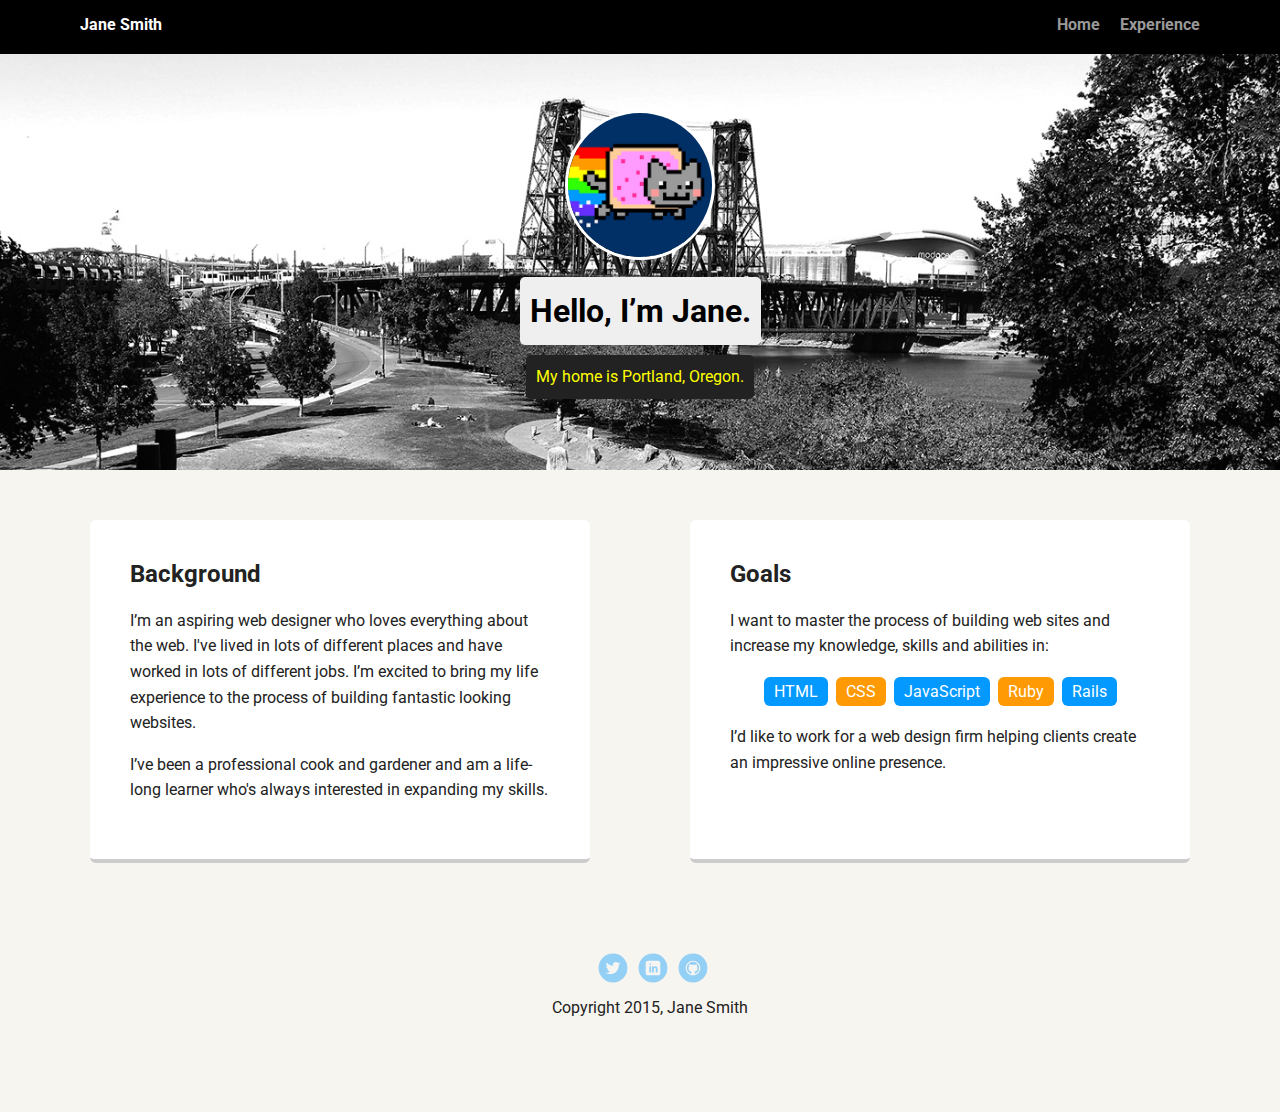
==== index.html @ faf75963 "Initial commit" ====
<!doctype html>
<html lang="en">
<head>
  <meta charset="utf-8">
  <title>Jane Smith's Profile</title>
  <meta name="viewport" content="width=device-width, initial-scale=1.0">
  <link rel="stylesheet" href="styles.css">
  <link href="https://fonts.googleapis.com/css?family=Muli%7CRoboto:400,300,500,700,900" rel="stylesheet"></head>
  <body>

    <div class="main-nav">
        <ul class="nav">
          <li class="name">Jane Smith</li>
          <li><a href="#">Home</a></li>
          <li><a href="#">Experience</a></li>
        </ul>
    </div>

    <header>
      <img src="images/me.png" alt="Drawing of Jane Smith" class="profile-image">
      <h1 class="tag name">Hello, I’m Jane.</h1>
      <p class="tag location">My home is Portland, Oregon.</p>
    </header>

    <main class="flex">
      <div class="card">
        <h2>Background</h2>
        <p>I’m an aspiring web designer who loves everything about the web. I've lived in lots of different places and have worked in lots of different jobs. I’m excited to bring my life experience to the process of building fantastic looking websites.</p>
        <p>I’ve been a professional cook and gardener and am a life-long learner who's always interested in expanding my skills.</p>
      </div> 

      <div class="card">
        <h2>Goals</h2>
        <p>I want to master the process of building web sites and increase my knowledge, skills and abilities in:</p>
        <ul class="skills">
          <li>HTML</li>
          <li>CSS</li>
          <li>JavaScript</li>
          <li>Ruby</li>
          <li>Rails</li>
        </ul>
        <p>I’d like to work for a web design firm helping clients create an impressive online presence.</p>
      </div> 

    </main>
    <footer>
      <ul>
        <li><a href="#" class="social twitter">Twitter</a></li>
        <li><a href="#" class="social linkedin">LinkedIn</a></li>
        <li><a href="#" class="social github">Github</a></li>
      </ul>
      <p class="copyright">Copyright 2015, Jane Smith</p>
    </footer>
  </body>
  </html>
---- styles.css ----
/* Global Layout Set-up */
* { 
  box-sizing: border-box;
}
  
body {
  margin: 0;
  padding: 0;
  text-align: center;
  font-family: 'Roboto', sans-serif;
  color: #222;
  background: #f7f5f0;
}
/* Link Styles */

a {
  text-decoration: none;
  color: #999;
}
a:hover {
  color: #6633ff;
}

/* Section Styles */

.main-nav {
  width: 100%;
  background: black;
  min-height: 30px;
  padding: 10px;
  position: fixed;
  text-align: center;
}
.nav {
  display: flex;
  justify-content: space-around;
  font-weight: 700;
  list-style-type: none;
  margin: 0 auto;
  padding: 0;
}

.nav .name {
    display: block;
    margin-right: auto;
    color: white;
}
.nav li {
  padding: 5px 10px 10px 10px;
}
.nav a {
  transition: all .5s;
}
.nav a:hover {
  color: white
}

header {
  text-align: center;
  background: url('images/portland.jpg') no-repeat top center ;
  background-size: cover;
  overflow: hidden;
  padding-top: 60px;
}
header {
  line-height: 1.5;
}
header .profile-image {
  margin-top: 50px;
  width: 150px;
  height: 150px;
  border-radius: 50%;
  border: 3px solid white;
  transition: all .5s;
}
header .profile-image:hover {
  transform: scale(1.2) rotate(5deg);
}
.tag {
  background-color: #efefef;
  color: black;
  padding: 10px;
  border-radius: 5px;
  display: table;
  margin: 10px auto;
} 
.location {
  background-color: #222;
  color: yellow;
}
.card {
  margin: 30px;
  padding: 20px 40px 40px;
  max-width: 500px;
  text-align: left;
  background: #fff;
  border-bottom: 4px solid #ccc;
  border-radius: 6px;
  transition: all .5s;
}
.card:hover {
  border-color: #ff99ff;
}

ul.skills {
  padding: 0;
  text-align: center;
}

.skills li {
  border-radius: 6px;
  display: inline-block;
  background: #ff9904;
  color: white;
  padding: 5px 10px;
  margin: 2px;
}

.skills li:nth-child(odd) {
  background: #0399ff;
}

footer {
  width: 100%;
  min-height: 30px;
  padding: 20px 0 40px 20px;
}

footer .copyright {
  top: -8px;
  font-size: .75em;
}

footer ul {
  list-style-type: none;
  margin: 0;
  padding: 0;
}

footer ul li {
  display: inline-block;
}

a.social {
  display: inline-block;
  text-indent: -9999px;
  margin-left: 5px;
  width: 30px;
  height: 30px;
  background-size: 30px 30px;
  opacity: .4;
  transition: all .5s;
}
a.twitter {
  background-image: url(images/twitter.svg);
}
a.linkedin {
  background-image: url(images/linkedin.svg);
}
a.github {
  background-image: url(images/github.svg);
}
a.social:hover {
  opacity: 1;
}
.clearfix {
  clear: both;
}

/* Styles for larger screens */
@media screen and (min-width: 720px) {
  
  .flex {
      display: -ms-flexbox;      /* TWEENER - IE 10 */
      display: flex; 
      max-width: 1200px;
      -ms-flex-pack: distribute;
      justify-content: space-around;
      margin: 0 auto;
  }

  header {
    min-height: 470px;
  }

  .nav {
    max-width: 1200px;
    padding: 0 30px;
  }


  main {
    padding-top: 20px;
  }

  main p {
    line-height: 1.6em;
  }

  footer {
    font-size: 1.3em;
    max-width: 1200px;
    margin: 40px auto;
  }

}
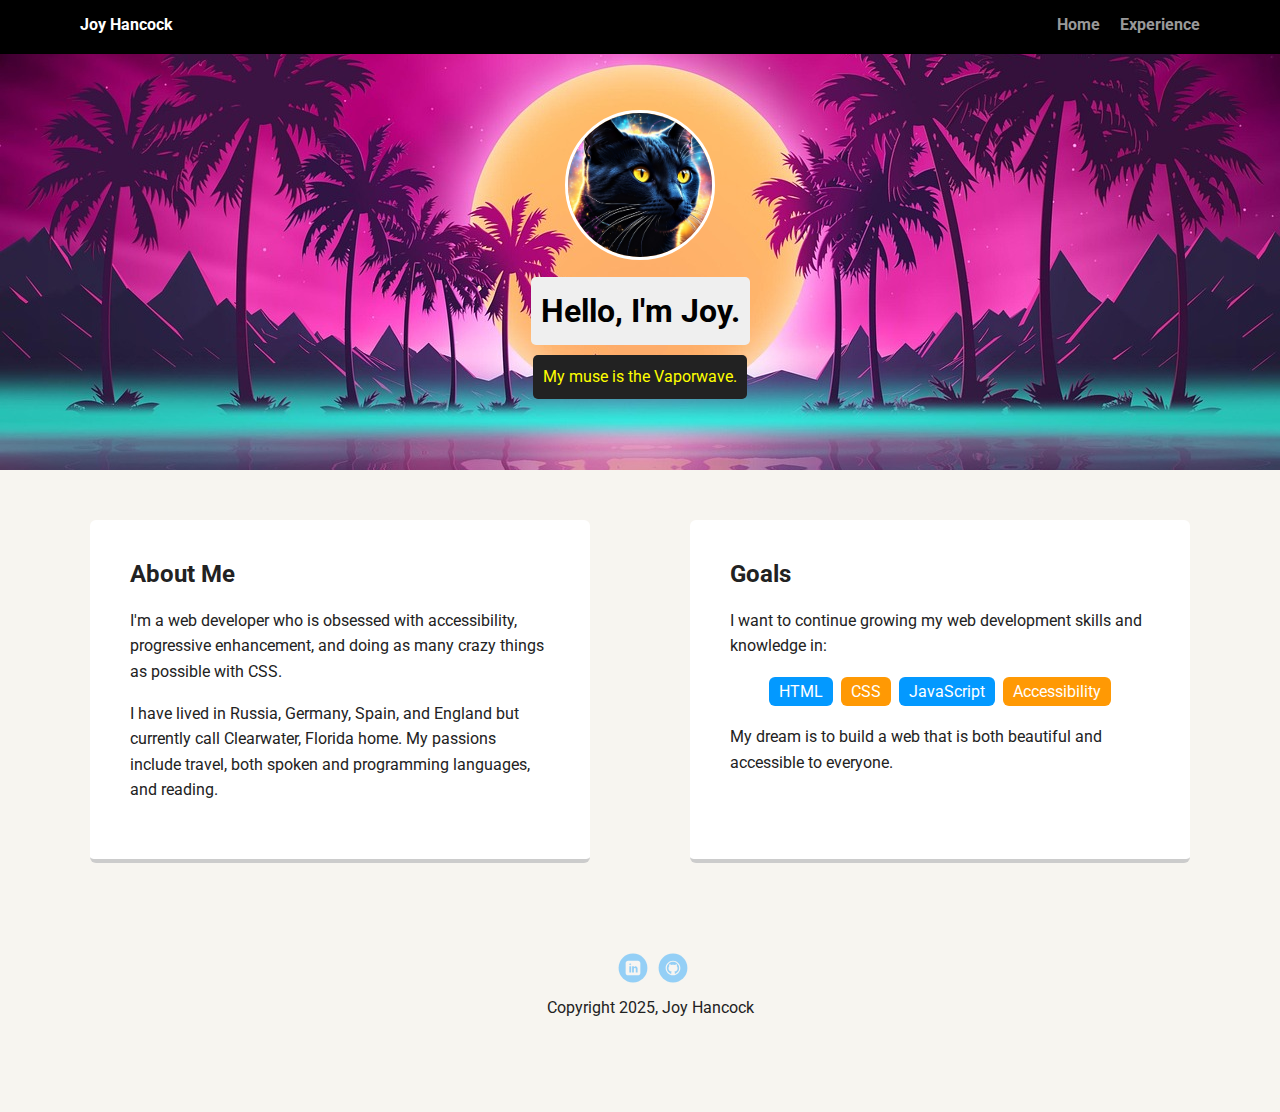
==== commit 3ede6211: "Updated images and html text" ====
--- a/index.html
+++ b/index.html
@@ -1,55 +1,85 @@
-<!doctype html>
+<!DOCTYPE html>
 <html lang="en">
-<head>
-  <meta charset="utf-8">
-  <title>Jane Smith's Profile</title>
-  <meta name="viewport" content="width=device-width, initial-scale=1.0">
-  <link rel="stylesheet" href="styles.css">
-  <link href="https://fonts.googleapis.com/css?family=Muli%7CRoboto:400,300,500,700,900" rel="stylesheet"></head>
-  <body>
+	<head>
+		<meta charset="utf-8" />
+		<title>Jane Smith's Profile</title>
+		<meta
+			name="viewport"
+			content="width=device-width, initial-scale=1.0" />
+		<link
+			rel="stylesheet"
+			href="styles.css" />
+		<link
+			href="https://fonts.googleapis.com/css?family=Muli%7CRoboto:400,300,500,700,900"
+			rel="stylesheet" />
+	</head>
+	<body>
+		<div class="main-nav">
+			<ul class="nav">
+				<li class="name">Joy Hancock</li>
+				<li><a href="#">Home</a></li>
+				<li><a href="#">Experience</a></li>
+			</ul>
+		</div>
 
-    <div class="main-nav">
-        <ul class="nav">
-          <li class="name">Jane Smith</li>
-          <li><a href="#">Home</a></li>
-          <li><a href="#">Experience</a></li>
-        </ul>
-    </div>
+		<header>
+			<img
+				src="images/me.jpg"
+				alt="Drawing of Joy Hancock"
+				class="profile-image" />
+			<h1 class="tag name">Hello, I'm Joy.</h1>
+			<p class="tag location">My muse is the Vaporwave.</p>
+		</header>
 
-    <header>
-      <img src="images/me.png" alt="Drawing of Jane Smith" class="profile-image">
-      <h1 class="tag name">Hello, I’m Jane.</h1>
-      <p class="tag location">My home is Portland, Oregon.</p>
-    </header>
+		<main class="flex">
+			<div class="card">
+				<h2>About Me</h2>
+				<p>
+					I'm a web developer who is obsessed with accessibility, progressive
+					enhancement, and doing as many crazy things as possible with CSS.
+				</p>
+				<p>
+					I have lived in Russia, Germany, Spain, and England but currently call
+					Clearwater, Florida home. My passions include travel, both spoken and
+					programming languages, and reading.
+				</p>
+			</div>
 
-    <main class="flex">
-      <div class="card">
-        <h2>Background</h2>
-        <p>I’m an aspiring web designer who loves everything about the web. I've lived in lots of different places and have worked in lots of different jobs. I’m excited to bring my life experience to the process of building fantastic looking websites.</p>
-        <p>I’ve been a professional cook and gardener and am a life-long learner who's always interested in expanding my skills.</p>
-      </div> 
-
-      <div class="card">
-        <h2>Goals</h2>
-        <p>I want to master the process of building web sites and increase my knowledge, skills and abilities in:</p>
-        <ul class="skills">
-          <li>HTML</li>
-          <li>CSS</li>
-          <li>JavaScript</li>
-          <li>Ruby</li>
-          <li>Rails</li>
-        </ul>
-        <p>I’d like to work for a web design firm helping clients create an impressive online presence.</p>
-      </div> 
-
-    </main>
-    <footer>
-      <ul>
-        <li><a href="#" class="social twitter">Twitter</a></li>
-        <li><a href="#" class="social linkedin">LinkedIn</a></li>
-        <li><a href="#" class="social github">Github</a></li>
-      </ul>
-      <p class="copyright">Copyright 2015, Jane Smith</p>
-    </footer>
-  </body>
-  </html>
+			<div class="card">
+				<h2>Goals</h2>
+				<p>
+					I want to continue growing my web development skills and knowledge in:
+				</p>
+				<ul class="skills">
+					<li>HTML</li>
+					<li>CSS</li>
+					<li>JavaScript</li>
+					<li>Accessibility</li>
+				</ul>
+				<p>
+					My dream is to build a web that is both beautiful and accessible to
+					everyone.
+				</p>
+			</div>
+		</main>
+		<footer>
+			<ul>
+				<li>
+					<a
+						href="https://www.linkedin.com/in/joyhancock/"
+						class="social linkedin"
+						>LinkedIn</a
+					>
+				</li>
+				<li>
+					<a
+						href="https://github.com/joy-hancock"
+						class="social github"
+						>Github</a
+					>
+				</li>
+			</ul>
+			<p class="copyright">Copyright 2025, Joy Hancock</p>
+		</footer>
+	</body>
+</html>
--- a/styles.css
+++ b/styles.css
@@ -1,207 +1,201 @@
 /* Global Layout Set-up */
-* { 
-  box-sizing: border-box;
-}
-  
+* {
+	box-sizing: border-box;
+}
+
 body {
-  margin: 0;
-  padding: 0;
-  text-align: center;
-  font-family: 'Roboto', sans-serif;
-  color: #222;
-  background: #f7f5f0;
+	margin: 0;
+	padding: 0;
+	text-align: center;
+	font-family: 'Roboto', sans-serif;
+	color: #222;
+	background: #f7f5f0;
 }
 /* Link Styles */
 
 a {
-  text-decoration: none;
-  color: #999;
+	text-decoration: none;
+	color: #999;
 }
 a:hover {
-  color: #6633ff;
+	color: #6633ff;
 }
 
 /* Section Styles */
 
 .main-nav {
-  width: 100%;
-  background: black;
-  min-height: 30px;
-  padding: 10px;
-  position: fixed;
-  text-align: center;
+	width: 100%;
+	background: black;
+	min-height: 30px;
+	padding: 10px;
+	position: fixed;
+	text-align: center;
 }
 .nav {
-  display: flex;
-  justify-content: space-around;
-  font-weight: 700;
-  list-style-type: none;
-  margin: 0 auto;
-  padding: 0;
+	display: flex;
+	justify-content: space-around;
+	font-weight: 700;
+	list-style-type: none;
+	margin: 0 auto;
+	padding: 0;
 }
 
 .nav .name {
-    display: block;
-    margin-right: auto;
-    color: white;
+	display: block;
+	margin-right: auto;
+	color: white;
 }
 .nav li {
-  padding: 5px 10px 10px 10px;
+	padding: 5px 10px 10px 10px;
 }
 .nav a {
-  transition: all .5s;
+	transition: all 0.5s;
 }
 .nav a:hover {
-  color: white
+	color: white;
 }
 
 header {
-  text-align: center;
-  background: url('images/portland.jpg') no-repeat top center ;
-  background-size: cover;
-  overflow: hidden;
-  padding-top: 60px;
+	text-align: center;
+	background: url('images/background.jpg') no-repeat center left;
+	background-size: cover;
+	overflow: hidden;
+	padding-top: 60px;
 }
 header {
-  line-height: 1.5;
+	line-height: 1.5;
 }
 header .profile-image {
-  margin-top: 50px;
-  width: 150px;
-  height: 150px;
-  border-radius: 50%;
-  border: 3px solid white;
-  transition: all .5s;
+	margin-top: 50px;
+	width: 150px;
+	height: 150px;
+	border-radius: 50%;
+	border: 3px solid white;
+	transition: all 0.5s;
 }
 header .profile-image:hover {
-  transform: scale(1.2) rotate(5deg);
+	transform: scale(1.2) rotate(5deg);
 }
 .tag {
-  background-color: #efefef;
-  color: black;
-  padding: 10px;
-  border-radius: 5px;
-  display: table;
-  margin: 10px auto;
-} 
+	background-color: #efefef;
+	color: black;
+	padding: 10px;
+	border-radius: 5px;
+	display: table;
+	margin: 10px auto;
+}
 .location {
-  background-color: #222;
-  color: yellow;
+	background-color: #222;
+	color: yellow;
 }
 .card {
-  margin: 30px;
-  padding: 20px 40px 40px;
-  max-width: 500px;
-  text-align: left;
-  background: #fff;
-  border-bottom: 4px solid #ccc;
-  border-radius: 6px;
-  transition: all .5s;
+	margin: 30px;
+	padding: 20px 40px 40px;
+	max-width: 500px;
+	text-align: left;
+	background: #fff;
+	border-bottom: 4px solid #ccc;
+	border-radius: 6px;
+	transition: all 0.5s;
 }
 .card:hover {
-  border-color: #ff99ff;
+	border-color: #ff99ff;
 }
 
 ul.skills {
-  padding: 0;
-  text-align: center;
+	padding: 0;
+	text-align: center;
 }
 
 .skills li {
-  border-radius: 6px;
-  display: inline-block;
-  background: #ff9904;
-  color: white;
-  padding: 5px 10px;
-  margin: 2px;
+	border-radius: 6px;
+	display: inline-block;
+	background: #ff9904;
+	color: white;
+	padding: 5px 10px;
+	margin: 2px;
 }
 
 .skills li:nth-child(odd) {
-  background: #0399ff;
+	background: #0399ff;
 }
 
 footer {
-  width: 100%;
-  min-height: 30px;
-  padding: 20px 0 40px 20px;
+	width: 100%;
+	min-height: 30px;
+	padding: 20px 0 40px 20px;
 }
 
 footer .copyright {
-  top: -8px;
-  font-size: .75em;
+	top: -8px;
+	font-size: 0.75em;
 }
 
 footer ul {
-  list-style-type: none;
-  margin: 0;
-  padding: 0;
+	list-style-type: none;
+	margin: 0;
+	padding: 0;
 }
 
 footer ul li {
-  display: inline-block;
+	display: inline-block;
 }
 
 a.social {
-  display: inline-block;
-  text-indent: -9999px;
-  margin-left: 5px;
-  width: 30px;
-  height: 30px;
-  background-size: 30px 30px;
-  opacity: .4;
-  transition: all .5s;
-}
-a.twitter {
-  background-image: url(images/twitter.svg);
-}
+	display: inline-block;
+	text-indent: -9999px;
+	margin-left: 5px;
+	width: 30px;
+	height: 30px;
+	background-size: 30px 30px;
+	opacity: 0.4;
+	transition: all 0.5s;
+}
+
 a.linkedin {
-  background-image: url(images/linkedin.svg);
+	background-image: url(images/linkedin.svg);
 }
 a.github {
-  background-image: url(images/github.svg);
+	background-image: url(images/github.svg);
 }
 a.social:hover {
-  opacity: 1;
+	opacity: 1;
 }
 .clearfix {
-  clear: both;
+	clear: both;
 }
 
 /* Styles for larger screens */
 @media screen and (min-width: 720px) {
-  
-  .flex {
-      display: -ms-flexbox;      /* TWEENER - IE 10 */
-      display: flex; 
-      max-width: 1200px;
-      -ms-flex-pack: distribute;
-      justify-content: space-around;
-      margin: 0 auto;
-  }
-
-  header {
-    min-height: 470px;
-  }
-
-  .nav {
-    max-width: 1200px;
-    padding: 0 30px;
-  }
-
-
-  main {
-    padding-top: 20px;
-  }
-
-  main p {
-    line-height: 1.6em;
-  }
-
-  footer {
-    font-size: 1.3em;
-    max-width: 1200px;
-    margin: 40px auto;
-  }
-
-}
-
+	.flex {
+		display: -ms-flexbox; /* TWEENER - IE 10 */
+		display: flex;
+		max-width: 1200px;
+		-ms-flex-pack: distribute;
+		justify-content: space-around;
+		margin: 0 auto;
+	}
+
+	header {
+		min-height: 470px;
+	}
+
+	.nav {
+		max-width: 1200px;
+		padding: 0 30px;
+	}
+
+	main {
+		padding-top: 20px;
+	}
+
+	main p {
+		line-height: 1.6em;
+	}
+
+	footer {
+		font-size: 1.3em;
+		max-width: 1200px;
+		margin: 40px auto;
+	}
+}
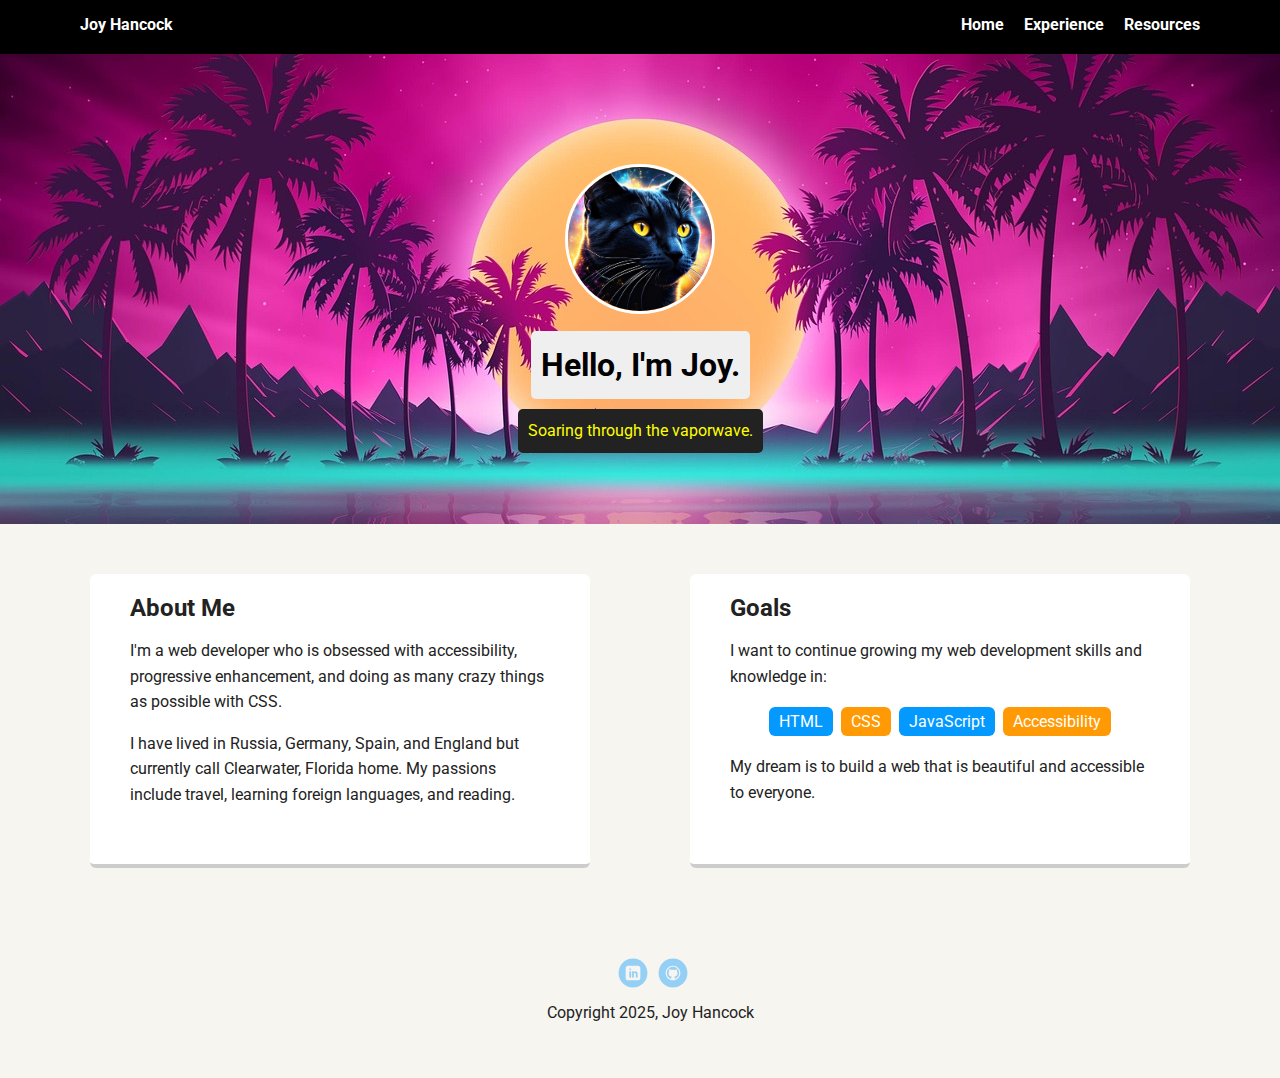
==== commit 586e0052: "Update index.html" ====
--- a/index.html
+++ b/index.html
@@ -2,7 +2,7 @@
 <html lang="en">
 	<head>
 		<meta charset="utf-8" />
-		<title>Jane Smith's Profile</title>
+		<title>Joy Hancock's Profile</title>
 		<meta
 			name="viewport"
 			content="width=device-width, initial-scale=1.0" />
@@ -14,13 +14,14 @@
 			rel="stylesheet" />
 	</head>
 	<body>
-		<div class="main-nav">
+		<nav class="main-nav">
 			<ul class="nav">
 				<li class="name">Joy Hancock</li>
 				<li><a href="#">Home</a></li>
-				<li><a href="#">Experience</a></li>
+				<li><a href="/experience.html">Experience</a></li>
+				<li><a href="/resources.html">Resources</a></li>
 			</ul>
-		</div>
+		</nav>
 
 		<header>
 			<img
@@ -28,11 +29,11 @@
 				alt="Drawing of Joy Hancock"
 				class="profile-image" />
 			<h1 class="tag name">Hello, I'm Joy.</h1>
-			<p class="tag location">My muse is the Vaporwave.</p>
+			<p class="tag location">Soaring through the vaporwave.</p>
 		</header>
 
 		<main class="flex">
-			<div class="card">
+			<section class="card">
 				<h2>About Me</h2>
 				<p>
 					I'm a web developer who is obsessed with accessibility, progressive
@@ -40,12 +41,12 @@
 				</p>
 				<p>
 					I have lived in Russia, Germany, Spain, and England but currently call
-					Clearwater, Florida home. My passions include travel, both spoken and
-					programming languages, and reading.
+					Clearwater, Florida home. My passions include travel, learning foreign
+					languages, and reading.
 				</p>
-			</div>
+			</section>
 
-			<div class="card">
+			<section class="card">
 				<h2>Goals</h2>
 				<p>
 					I want to continue growing my web development skills and knowledge in:
@@ -57,10 +58,10 @@
 					<li>Accessibility</li>
 				</ul>
 				<p>
-					My dream is to build a web that is both beautiful and accessible to
+					My dream is to build a web that is beautiful and accessible to
 					everyone.
 				</p>
-			</div>
+			</section>
 		</main>
 		<footer>
 			<ul>
--- a/styles.css
+++ b/styles.css
@@ -10,15 +10,35 @@
 	font-family: 'Roboto', sans-serif;
 	color: #222;
 	background: #f7f5f0;
-}
+	height: 100vh;
+}
+
+h1 {
+	color: #5e0147;
+}
+
+h1,
+h2,
+h3,
+p {
+	margin: 0 0 1rem 0;
+}
+
 /* Link Styles */
 
 a {
 	text-decoration: none;
-	color: #999;
+	color: white;
+	text-underline-offset: 2px;
 }
 a:hover {
-	color: #6633ff;
+	color: magenta;
+	text-decoration: underline;
+}
+
+ul {
+	list-style-type: none;
+	padding: 0;
 }
 
 /* Section Styles */
@@ -28,7 +48,6 @@
 	background: black;
 	min-height: 30px;
 	padding: 10px;
-	position: fixed;
 	text-align: center;
 }
 .nav {
@@ -48,11 +67,11 @@
 .nav li {
 	padding: 5px 10px 10px 10px;
 }
-.nav a {
+a {
 	transition: all 0.5s;
 }
 .nav a:hover {
-	color: white;
+	color: magenta;
 }
 
 header {
@@ -74,7 +93,7 @@
 	transition: all 0.5s;
 }
 header .profile-image:hover {
-	transform: scale(1.2) rotate(5deg);
+	transform: scale(3) rotate(360deg) translateY(15px);
 }
 .tag {
 	background-color: #efefef;
@@ -165,6 +184,92 @@
 	clear: both;
 }
 
+/* Styles for Experience Page */
+.wrapper {
+	background: url('images/bg-experience.jpg');
+	background-size: cover;
+	background-repeat: no-repeat;
+	background-attachment: fixed;
+
+	display: flex;
+	flex-direction: column;
+}
+
+.experience h1 {
+	font-size: 3rem;
+}
+.experience .main-nav {
+	background-color: white;
+	padding: 10px;
+}
+
+.experience .main-nav a {
+	color: #222;
+}
+
+.experience main {
+	margin: 20px auto;
+	padding-block-start: 0;
+}
+
+.experience main li {
+	margin-block-end: 1rem;
+}
+
+.experience main .card {
+	max-width: unset;
+}
+
+.experience .card {
+	height: fit-content;
+}
+
+.resume {
+	min-height: 90vh;
+}
+
+.experience article {
+	margin-block-start: 2rem;
+}
+
+.experience a {
+	color: #5e0147;
+	text-decoration: underline;
+	padding: 4px;
+}
+
+.experience a:hover {
+	text-decoration: none;
+	color: magenta;
+	background-color: black;
+}
+
+.experience .table-of-contents {
+	flex-direction: row;
+	display: flex;
+	gap: 0.5rem;
+}
+
+.experience .table-of-contents a {
+	text-decoration: none;
+	font-size: 1.25rem;
+}
+
+.back-to-top {
+	margin-block-start: 2rem;
+	margin-block-end: 0;
+}
+
+.experience footer {
+	margin: 0 auto;
+	padding: 20px;
+	background-color: #f7f5f0;
+	max-width: unset;
+}
+.experience .copyright {
+	margin-block-end: 0;
+}
+
 /* Styles for larger screens */
 @media screen and (min-width: 720px) {
 	.flex {
@@ -198,4 +303,8 @@
 		max-width: 1200px;
 		margin: 40px auto;
 	}
-}
+
+	footer p {
+		margin-block-start: 1rem;
+	}
+}
